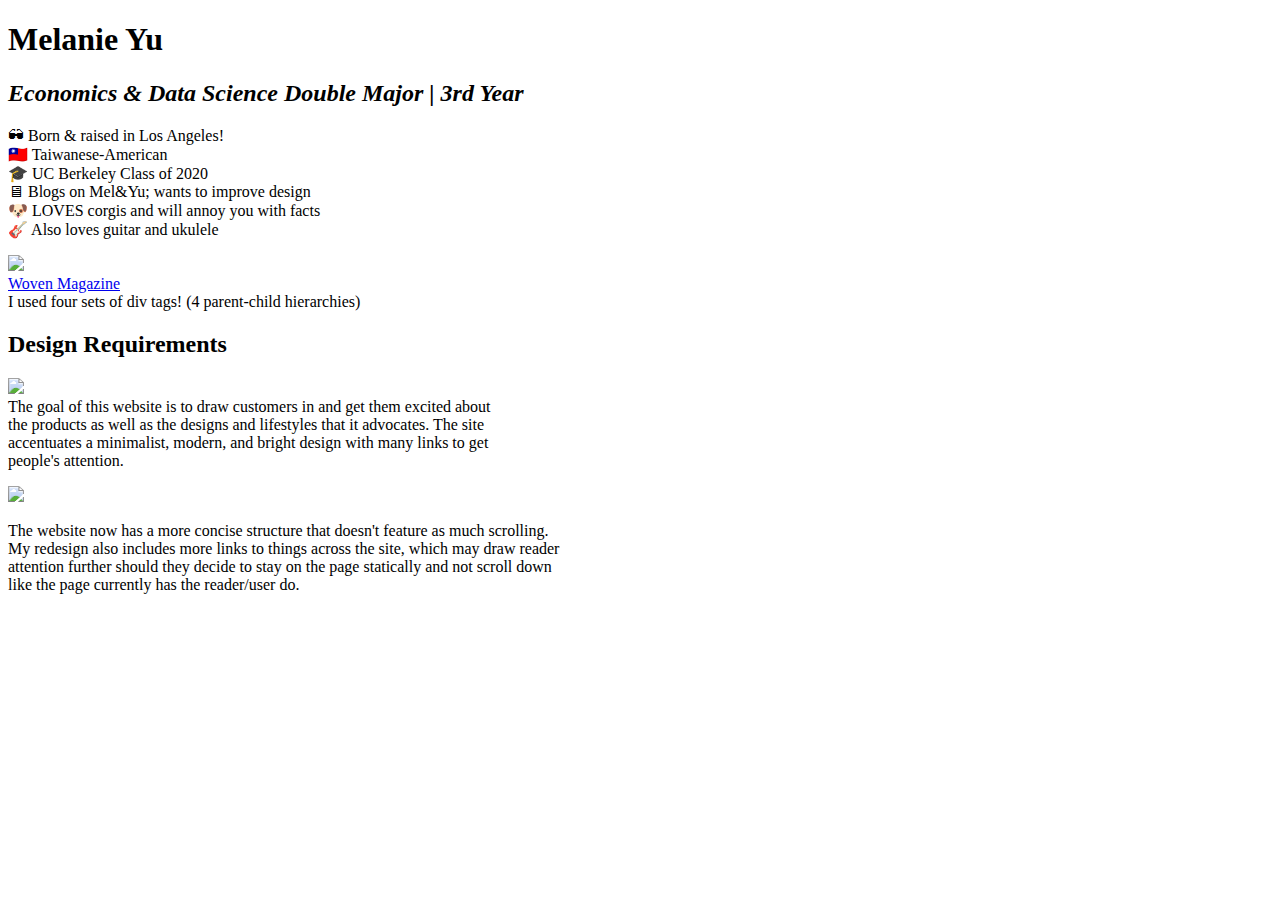
==== index.html @ 1de7b072 "Experiment with styling" ====
<!doctype html>
<html>
  <head>
    <meta charset="UTF-8">
    <link rel="stylesheet" type="text/css" href="assets/css/style.css">
  </head>

<div class="topnav">
  <h1>Melanie Yu</h1>
  <h2><i>Economics & Data Science Double Major | 3rd Year</i></h2>
</div>





  <p>
    🕶 Born & raised in Los Angeles!<br/>
    🇹🇼 Taiwanese-American<br/>
    🎓 UC Berkeley Class of 2020<br/>
    🖥 Blogs on Mel&Yu; wants to improve design<br/>
    🐶 LOVES corgis and will annoy you with facts<br/>
    🎸 Also loves guitar and ukulele
  </p>

  <img src="./assets/img/Melanie.jpg"/>

  <div>
    <A href="https://wovenmagazine.com/">Woven Magazine</A>
    <div>
      <div>
        <div>
          I used four sets of div tags! (4 parent-child hierarchies)
        </div>
      </div>
    </div>
  </div>

  <div>
    <h2><strong>Design Requirements</strong></h2>
  <p>
    <img src="./assets/img/wireframe1.png"/>
    <br/>The goal of this website is to draw customers in and get them excited about<br/>
    the products as well as the designs and lifestyles that it advocates. The site <br/>
    accentuates a minimalist, modern, and bright design with many links to get <br/>
    people's attention.
  </p>
  </div>

  <div>
    <img src="./assets/img/wireframe2.png"/>
    <p>
      The website now has a more concise structure that doesn't feature as much scrolling.<br/>
      My redesign also includes more links to things across the site, which may draw reader <br/>
      attention further should they decide to stay on the page statically and not scroll down <br/>
      like the page currently has the reader/user do.
    </p>
  </div>
</html>
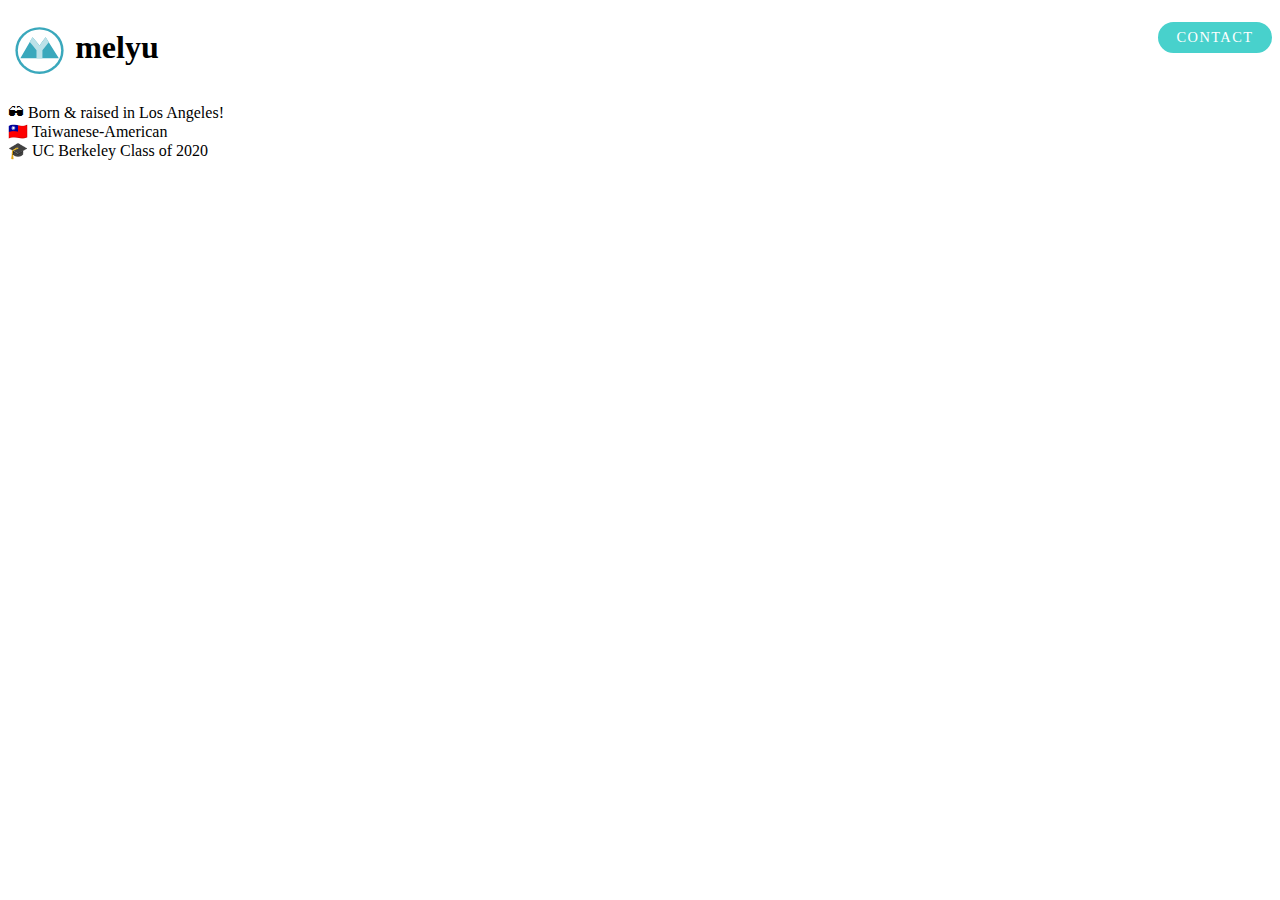
==== commit 190a94b8: "Worked on topnav" ====
--- a/index.html
+++ b/index.html
@@ -5,55 +5,22 @@
     <link rel="stylesheet" type="text/css" href="assets/css/style.css">
   </head>
 
+<!--top navigation bar-->
 <div class="topnav">
-  <h1>Melanie Yu</h1>
-  <h2><i>Economics & Data Science Double Major | 3rd Year</i></h2>
+  <div class="logo">
+    <img id="logo" src="./assets/img/MelYu_logo.svg"/>
+    <h1 class="name">melyu</h1>
+    <p id="contact-button">CONTACT</p>
+  </div>
+  <div class="menu">
+  </div>
 </div>
 
-
-
-
-
+<!--content-->
+<div>
   <p>
     🕶 Born & raised in Los Angeles!<br/>
     🇹🇼 Taiwanese-American<br/>
     🎓 UC Berkeley Class of 2020<br/>
-    🖥 Blogs on Mel&Yu; wants to improve design<br/>
-    🐶 LOVES corgis and will annoy you with facts<br/>
-    🎸 Also loves guitar and ukulele
   </p>
-
-  <img src="./assets/img/Melanie.jpg"/>
-
-  <div>
-    <A href="https://wovenmagazine.com/">Woven Magazine</A>
-    <div>
-      <div>
-        <div>
-          I used four sets of div tags! (4 parent-child hierarchies)
-        </div>
-      </div>
-    </div>
-  </div>
-
-  <div>
-    <h2><strong>Design Requirements</strong></h2>
-  <p>
-    <img src="./assets/img/wireframe1.png"/>
-    <br/>The goal of this website is to draw customers in and get them excited about<br/>
-    the products as well as the designs and lifestyles that it advocates. The site <br/>
-    accentuates a minimalist, modern, and bright design with many links to get <br/>
-    people's attention.
-  </p>
-  </div>
-
-  <div>
-    <img src="./assets/img/wireframe2.png"/>
-    <p>
-      The website now has a more concise structure that doesn't feature as much scrolling.<br/>
-      My redesign also includes more links to things across the site, which may draw reader <br/>
-      attention further should they decide to stay on the page statically and not scroll down <br/>
-      like the page currently has the reader/user do.
-    </p>
-  </div>
-</html>
+</div>
--- a/assets/css/style.css
+++ b/assets/css/style.css
@@ -0,0 +1,37 @@
+/* all elements */
+div {
+  font-family: ABeeZee;
+}
+
+/* top navigation bar */
+#logo {
+  height: 5%;
+  width: 5%;
+  vertical-align: middle;
+}
+.name {
+  display: inline-block;
+  vertical-align: -12%;
+}
+#contact-button {
+  display: inline-block;
+  text-align: center;
+  border: 2px solid;
+  border-color: mediumturquoise;
+  border-radius: 40px;
+  width: 100px;
+  cursor: pointer;
+  background-color: mediumturquoise;
+  color: white;
+  padding: 5px;
+  font-size: 90%;
+  letter-spacing: 0.1em;
+  float: right;
+  overflow: auto;
+}
+#contact-button:hover {
+  transition: 0.5s;
+  opacity: 0%;
+}
+
+/* Content */
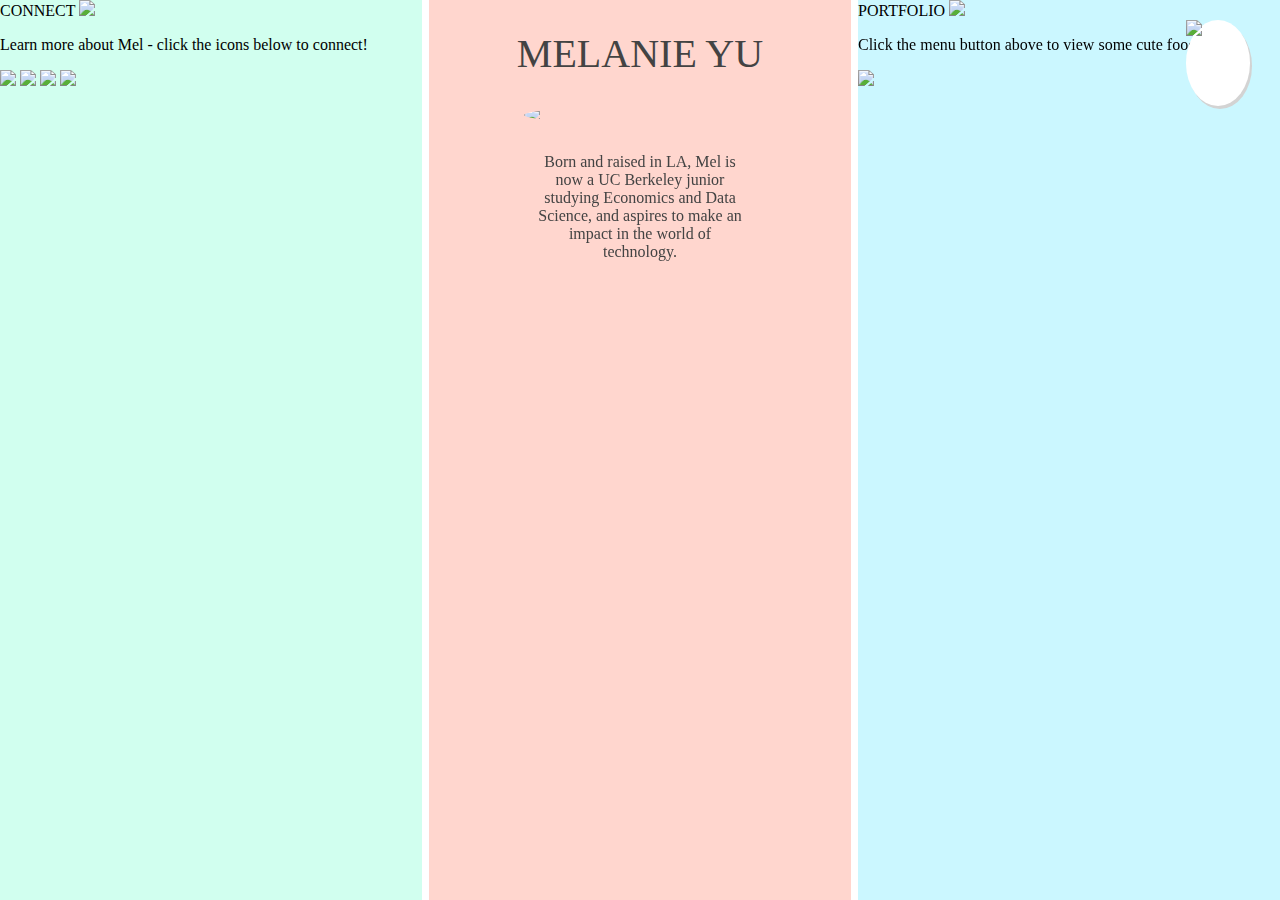
==== commit ee9d2f7a: "Changed theme" ====
--- a/index.html
+++ b/index.html
@@ -5,22 +5,36 @@
     <link rel="stylesheet" type="text/css" href="assets/css/style.css">
   </head>
 
-<!--top navigation bar-->
-<div class="topnav">
-  <div class="logo">
-    <img id="logo" src="./assets/img/MelYu_logo.svg"/>
-    <h1 class="name">melyu</h1>
-    <p id="contact-button">CONTACT</p>
+<div class="main-container">
+  <div class="connect-container">
+    CONNECT
+    <img class="textline" src="assets/img/text-line.svg"/>
+    <p>Learn more about Mel - click the icons below to connect!</p>
+    <img id="facebook" src="assets/img/facebook.png"/>
+    <img id="instagram" src="assets/img/instagram.png"/>
+    <img id="linkedin" src="assets/img/linkedin.png"/>
+    <img id="avocado" src="assets/img/Avocado.svg"/>
   </div>
-  <div class="menu">
+
+  <div class="mel-container">
+    <div id="melanieyu">MELANIE YU</div>
+    <img id="mel" src="assets/img/mel.jpg"/>
+    <div id="intro">
+      Born and raised in LA, Mel is </br>now a UC Berkeley junior </br>studying
+      Economics and Data </br>Science, and aspires to make an </br>impact in the
+      world of </br>technology.
+    </div>
+  </div>
+
+  <div class="portfolio-container">
+    <div id="menu">
+      <img src="assets/img/hamburger-menu.svg"/>
+    </div>
+    <div id="portfolio">
+      PORTFOLIO
+      <img class="textline" src="assets/img/text-line.svg"/>
+    </div>
+    <p>Click the menu button above to view some cute food icons!</p>
+    <img id="eggs" src="assets/img/SunnySideEggs.svg"/>
   </div>
 </div>
-
-<!--content-->
-<div>
-  <p>
-    🕶 Born & raised in Los Angeles!<br/>
-    🇹🇼 Taiwanese-American<br/>
-    🎓 UC Berkeley Class of 2020<br/>
-  </p>
-</div>
--- a/assets/css/style.css
+++ b/assets/css/style.css
@@ -1,37 +1,100 @@
 /* all elements */
-div {
-  font-family: ABeeZee;
+html, div {
+  font-family: Alef;
 }
 
-/* top navigation bar */
-#logo {
-  height: 5%;
-  width: 5%;
-  vertical-align: middle;
-}
-.name {
-  display: inline-block;
-  vertical-align: -12%;
-}
-#contact-button {
-  display: inline-block;
-  text-align: center;
-  border: 2px solid;
-  border-color: mediumturquoise;
-  border-radius: 40px;
-  width: 100px;
-  cursor: pointer;
-  background-color: mediumturquoise;
-  color: white;
-  padding: 5px;
-  font-size: 90%;
-  letter-spacing: 0.1em;
-  float: right;
-  overflow: auto;
-}
-#contact-button:hover {
-  transition: 0.5s;
-  opacity: 0%;
+/* containers */
+.main-container {
+  height: 100%;
+  width: 100%;
+  display: flex;
+  flex-direction: row;
+  justify-content: space-evenly;
 }
 
-/* Content */
+.connect-container {
+  background-color: #D1FFEF;
+  position:fixed;
+  width: 33%;
+  height: 100%;
+  top: 0px;
+  left: 0px;
+  z-index: 1000;
+}
+
+.mel-container {
+  background-color: #FFD6CE;
+  display: flex;
+  flex-direction: column;
+  text-align: center;
+  align-items: center;
+  position: fixed;
+  width: 33%;
+  height: 100%;
+  top: 0px;
+  z-index: 1000;
+  padding-top: 30px;
+}
+
+.portfolio-container {
+  background-color: #CBF7FF;
+  position: fixed;
+  width: 33%;
+  height: 100%;
+  top: 0px;
+  left: 858px;
+  z-index: 1000;
+  display: flex;
+  flex-direction: column;
+  justify-content: flex-start;
+}
+
+
+/* buttons */
+#menu {
+  height: 9.5%;
+  width: 5%;
+  background-color: white;
+  border-radius: 100%;
+  box-shadow: 2px 3px lightgray;
+  position: fixed;
+  top: 20px;
+  right: 30px;
+}
+
+#menu:hover {
+  height: 11.5%;
+  width: 6%;
+  cursor: pointer;
+  transition-duration: .2s;
+}
+
+
+
+/* images */
+#mel {
+  height: auto;
+  width: 55%;
+  border-radius: 100%;
+}
+
+
+
+/* text */
+#melanieyu {
+  font-size: 30pt;
+  color: #434343;
+  padding-bottom: 30px;
+}
+
+#melanieyu:hover {
+  color: white;
+}
+
+#intro {
+  padding-top: 30px;
+  color: #434343;
+}
+
+#portfolio {
+}
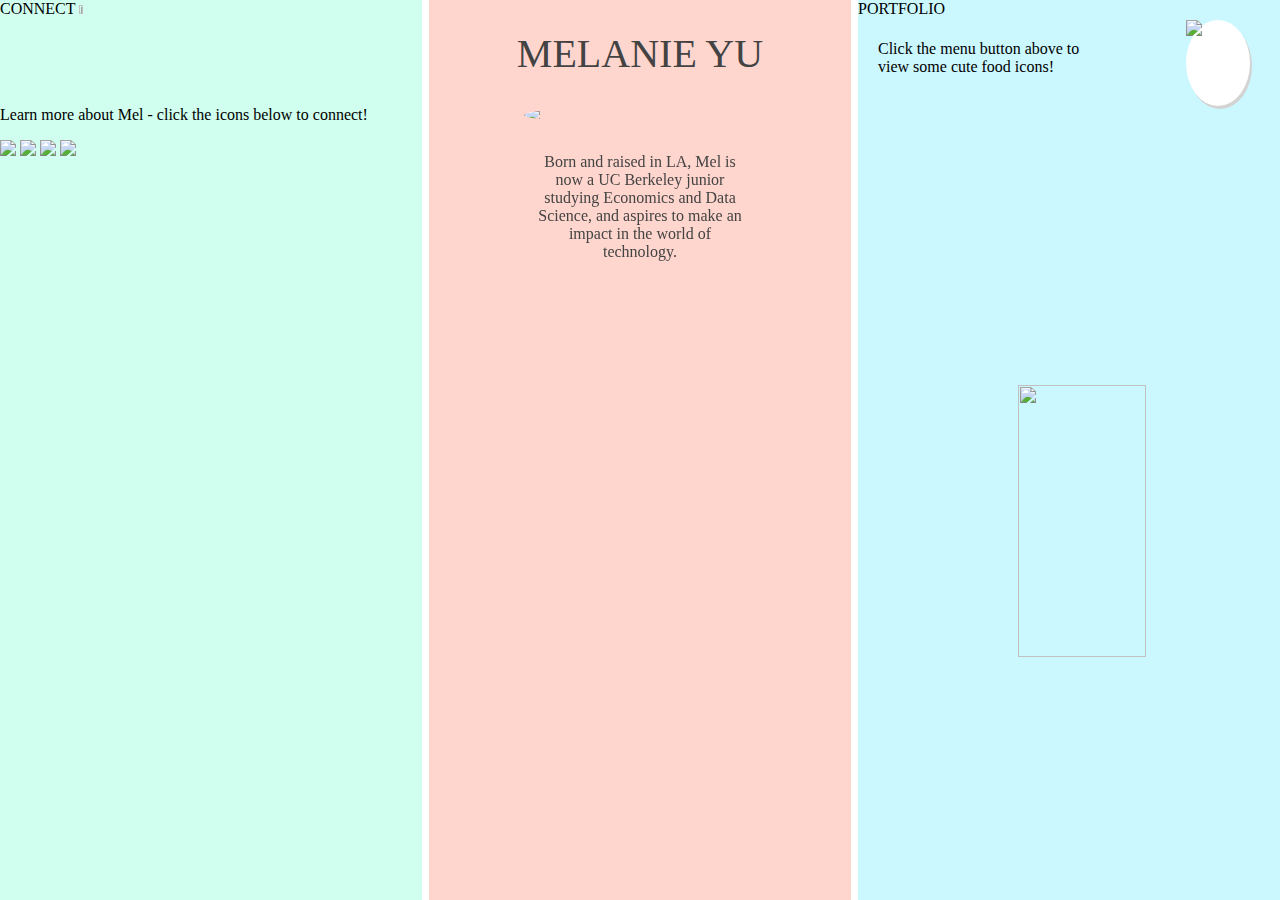
==== commit b3ad7300: "Added animations, link between pages" ====
--- a/index.html
+++ b/index.html
@@ -5,36 +5,37 @@
     <link rel="stylesheet" type="text/css" href="assets/css/style.css">
   </head>
 
-<div class="main-container">
-  <div class="connect-container">
-    CONNECT
-    <img class="textline" src="assets/img/text-line.svg"/>
-    <p>Learn more about Mel - click the icons below to connect!</p>
-    <img id="facebook" src="assets/img/facebook.png"/>
-    <img id="instagram" src="assets/img/instagram.png"/>
-    <img id="linkedin" src="assets/img/linkedin.png"/>
-    <img id="avocado" src="assets/img/Avocado.svg"/>
-  </div>
+  <div class="main-container">
+    <div class="connect-container">
+      CONNECT
+      <img class="textline" src="assets/img/text-line.svg"/>
+      <p>Learn more about Mel - click the icons below to connect!</p>
+      <img id="facebook" src="assets/img/facebook.png"/>
+      <img id="instagram" src="assets/img/instagram.png"/>
+      <img id="linkedin" src="assets/img/linkedin.png"/>
+      <img id="avocado" src="assets/img/Avocado.svg"/>
+    </div>
 
-  <div class="mel-container">
-    <div id="melanieyu">MELANIE YU</div>
-    <img id="mel" src="assets/img/mel.jpg"/>
-    <div id="intro">
-      Born and raised in LA, Mel is </br>now a UC Berkeley junior </br>studying
-      Economics and Data </br>Science, and aspires to make an </br>impact in the
-      world of </br>technology.
+    <div class="mel-container">
+      <div id="melanieyu">MELANIE YU</div>
+      <img id="mel" src="assets/img/mel.jpg"/>
+      <div id="intro">
+        Born and raised in LA, Mel is </br>now a UC Berkeley junior </br>studying
+        Economics and Data </br>Science, and aspires to make an </br>impact in the
+        world of </br>technology.
+      </div>
+    </div>
+
+    <div class="portfolio-container">
+      <a id="menu" href="menu.html">
+        <img src="assets/img/hamburger-menu.svg"/>
+      </a>
+      <div id="portfolio">
+        PORTFOLIO
+        <img class="textline" src="assets/img/text-line.svg"/>
+      </div>
+      <p id="portfolio-text">Click the menu button above to </br>view some cute food icons!</p>
+      <img id="eggs" src="assets/img/SunnySideEggs.svg"/>
     </div>
   </div>
-
-  <div class="portfolio-container">
-    <div id="menu">
-      <img src="assets/img/hamburger-menu.svg"/>
-    </div>
-    <div id="portfolio">
-      PORTFOLIO
-      <img class="textline" src="assets/img/text-line.svg"/>
-    </div>
-    <p>Click the menu button above to view some cute food icons!</p>
-    <img id="eggs" src="assets/img/SunnySideEggs.svg"/>
-  </div>
-</div>
+</html>
--- a/assets/css/style.css
+++ b/assets/css/style.css
@@ -78,7 +78,26 @@
   border-radius: 100%;
 }
 
+.textline {
+  height: 10%;
+  width: 10%;
+}
 
+#eggs {
+  height: 55%;
+  width: 55%;
+  position: absolute;
+  right: 30px;
+  bottom: 20px;
+}
+
+#eggs:hover {
+  -webkit-animation: spin 1s infinite linear;
+  -moz-animation: spin 1s infinite linear;
+  -ms-animation: spin 1s infinite linear;
+  -o-transition: rotate(3600deg);
+  cursor: progress;
+}
 
 /* text */
 #melanieyu {
@@ -96,5 +115,21 @@
   color: #434343;
 }
 
-#portfolio {
+#portfolio-text {
+  padding-left: 20px;
 }
+
+
+/* animations */
+@-moz-keyframes spin {
+    from { -moz-transform: rotate(0deg); }
+    to { -moz-transform: rotate(360deg); }
+}
+@-webkit-keyframes spin {
+    from { -webkit-transform: rotate(0deg); }
+    to { -webkit-transform: rotate(360deg); }
+}
+@keyframes spin {
+    from {transform:rotate(0deg);}
+    to {transform:rotate(360deg);}
+}
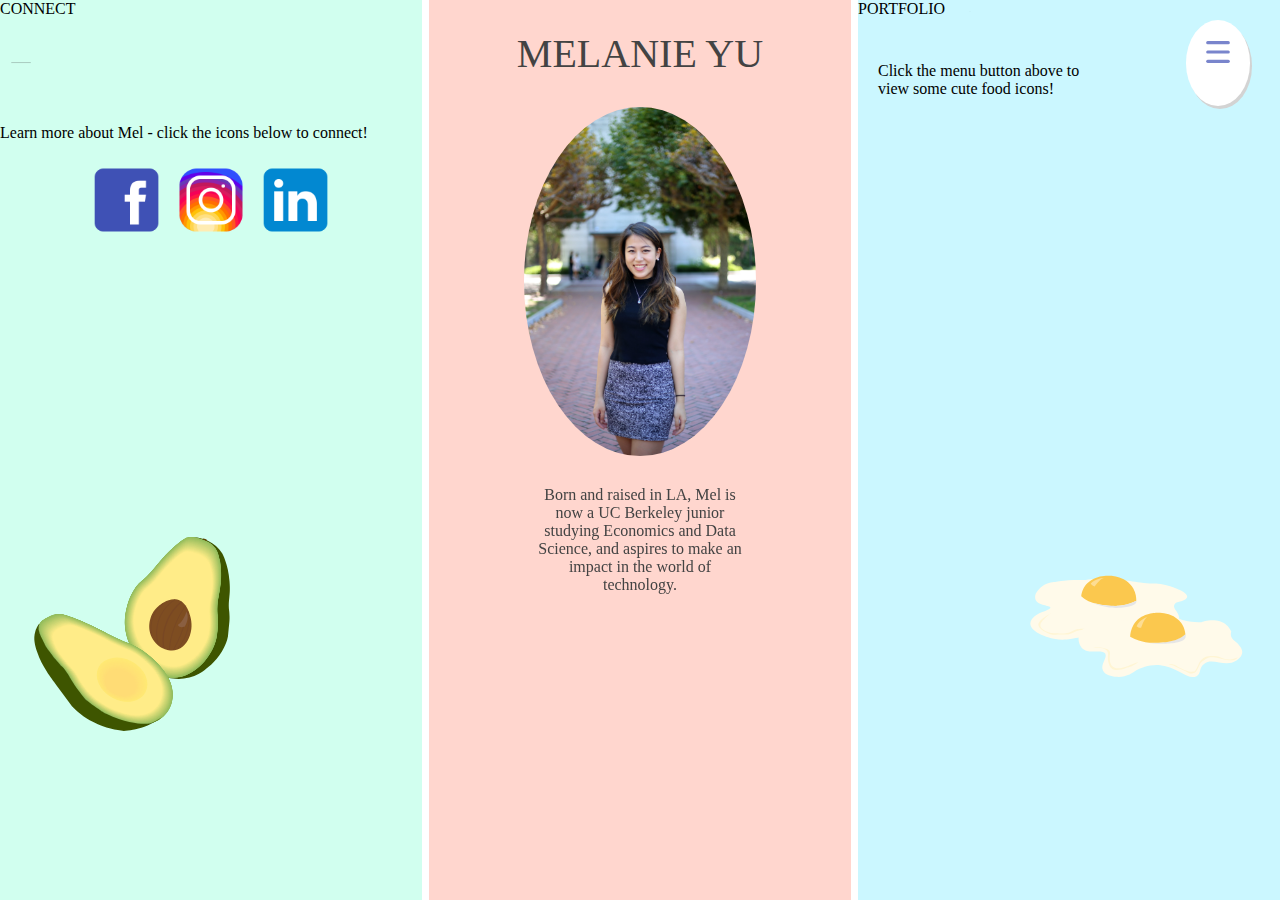
==== commit 334d2d9c: "Added XD mockup design, changed styling" ====
--- a/index.html
+++ b/index.html
@@ -10,10 +10,12 @@
       CONNECT
       <img class="textline" src="assets/img/text-line.svg"/>
       <p>Learn more about Mel - click the icons below to connect!</p>
-      <img id="facebook" src="assets/img/facebook.png"/>
-      <img id="instagram" src="assets/img/instagram.png"/>
-      <img id="linkedin" src="assets/img/linkedin.png"/>
-      <img id="avocado" src="assets/img/Avocado.svg"/>
+      <div class="connections">
+        <img id="facebook" src="assets/img/facebook.png"/>
+        <img id="instagram" src="assets/img/instagram.png"/>
+        <img id="linkedin" src="assets/img/linkedin.png"/>
+        <img id="avocado" src="assets/img/Avocado.svg"/>
+      </div>
     </div>
 
     <div class="mel-container">
--- a/assets/css/style.css
+++ b/assets/css/style.css
@@ -14,12 +14,21 @@
 
 .connect-container {
   background-color: #D1FFEF;
-  position:fixed;
+  position: fixed;
   width: 33%;
   height: 100%;
   top: 0px;
   left: 0px;
   z-index: 1000;
+  display: flex;
+  flex-direction: column;
+}
+
+.connections {
+  display: flex;
+  flex-direction: row;
+  align-items: center;
+  justify-content: center;
 }
 
 .mel-container {
@@ -78,6 +87,14 @@
   border-radius: 100%;
 }
 
+#mel:hover {
+  box-shadow: 2px 2px #F8A393,
+              3px 3px #F8A393,
+              4px 4px #F8A393;
+  -webkit-transform: translateY(-3px);
+  transform: translateY(-3px);
+}
+
 .textline {
   height: 10%;
   width: 10%;
@@ -98,6 +115,28 @@
   -o-transition: rotate(3600deg);
   cursor: progress;
 }
+
+#facebook, #instagram, #linkedin {
+  height: auto;
+  width: 20%;
+  cursor: pointer;
+}
+
+#avocado {
+  height: 55%;
+  width: 55%;
+  position: absolute;
+  left: 20px;
+  bottom: 20px;
+}
+
+#avocado:hover {
+  -webkit-animation: bounce 0.5s alternate infinite;
+  -moz-animation: bounce 0.5s alternate infinite;
+  -ms-animation: bounce 0.5s alternate infinite;
+  cursor: progress;
+}
+
 
 /* text */
 #melanieyu {
@@ -122,14 +161,27 @@
 
 /* animations */
 @-moz-keyframes spin {
-    from { -moz-transform: rotate(0deg); }
-    to { -moz-transform: rotate(360deg); }
+  from { -moz-transform: rotate(0deg); }
+  to { -moz-transform: rotate(360deg); }
 }
 @-webkit-keyframes spin {
-    from { -webkit-transform: rotate(0deg); }
-    to { -webkit-transform: rotate(360deg); }
+  from { -webkit-transform: rotate(0deg); }
+  to { -webkit-transform: rotate(360deg); }
 }
 @keyframes spin {
-    from {transform:rotate(0deg);}
-    to {transform:rotate(360deg);}
+  from {transform:rotate(0deg);}
+  to {transform:rotate(360deg);}
 }
+
+@-moz-keyframes bounce {
+  from { -moz-transform: translate3d(0, 0, 0);     }
+  to   { -moz-transform: translate3d(0, 100px, 0); }
+}
+@-webkit-keyframes bounce {
+  from { -webkit-transform: translate3d(0, 0, 0);     }
+  to   { -webkit-transform: translate3d(0, 100px, 0); }
+}
+@keyframes bounce {
+  from { transform: translate3d(0, 0, 0);     }
+  to   { transform: translate3d(0, 100px, 0); }
+}
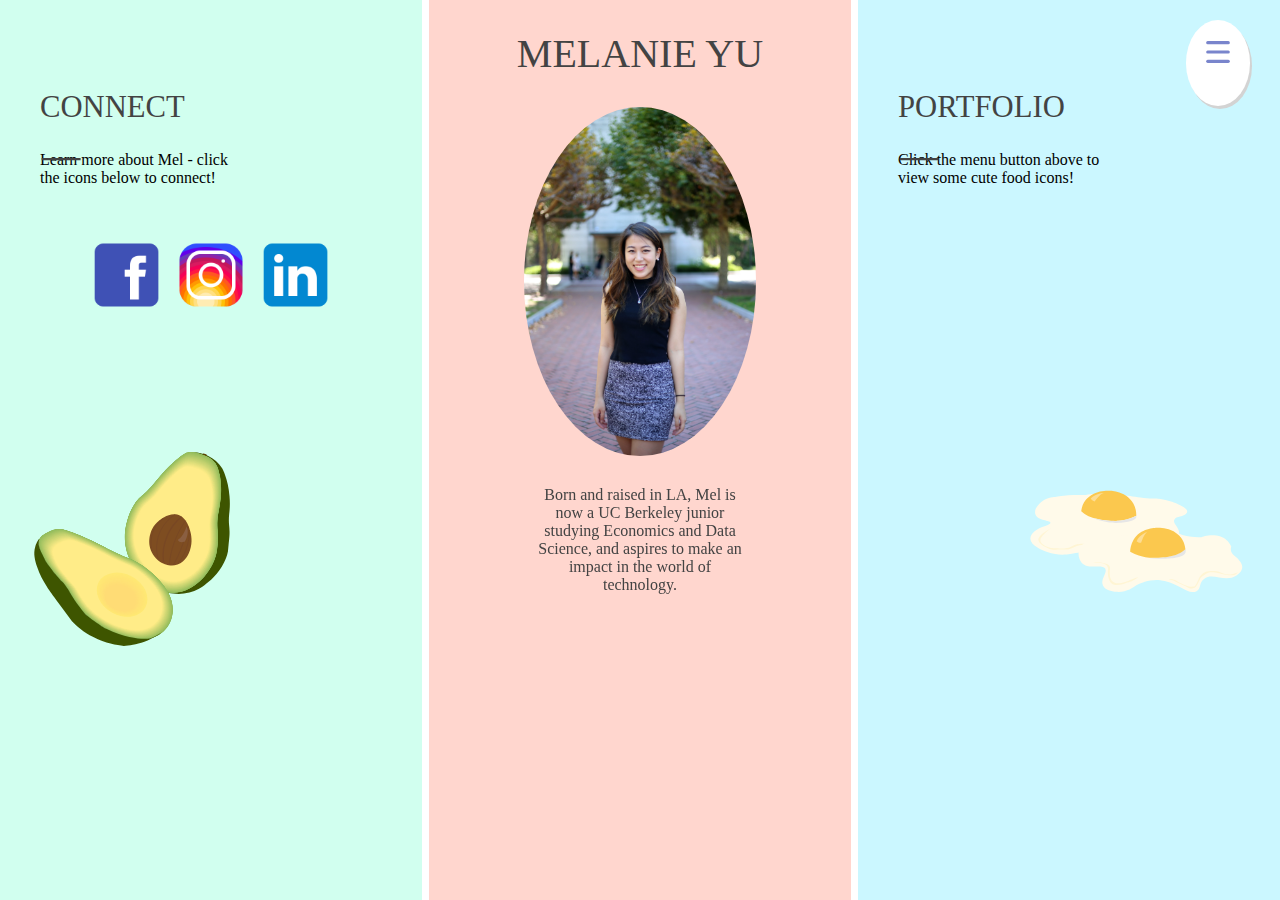
==== commit 1b167fb0: "Added formatting to front page" ====
--- a/index.html
+++ b/index.html
@@ -7,9 +7,11 @@
 
   <div class="main-container">
     <div class="connect-container">
-      CONNECT
-      <img class="textline" src="assets/img/text-line.svg"/>
-      <p>Learn more about Mel - click the icons below to connect!</p>
+      <div id="connect">
+        CONNECT
+        <img id="textline-1" src="assets/img/text-line.svg"/>
+      </div>
+      <p id="connect-text">Learn more about Mel - click </br>the icons below to connect!</p>
       <div class="connections">
         <img id="facebook" src="assets/img/facebook.png"/>
         <img id="instagram" src="assets/img/instagram.png"/>
@@ -34,7 +36,7 @@
       </a>
       <div id="portfolio">
         PORTFOLIO
-        <img class="textline" src="assets/img/text-line.svg"/>
+        <img id="textline-2" src="assets/img/text-line.svg"/>
       </div>
       <p id="portfolio-text">Click the menu button above to </br>view some cute food icons!</p>
       <img id="eggs" src="assets/img/SunnySideEggs.svg"/>
--- a/assets/css/style.css
+++ b/assets/css/style.css
@@ -95,17 +95,12 @@
   transform: translateY(-3px);
 }
 
-.textline {
-  height: 10%;
-  width: 10%;
-}
-
 #eggs {
   height: 55%;
   width: 55%;
   position: absolute;
+  top: 300px;
   right: 30px;
-  bottom: 20px;
 }
 
 #eggs:hover {
@@ -120,14 +115,15 @@
   height: auto;
   width: 20%;
   cursor: pointer;
+  padding-top: 30px;
 }
 
 #avocado {
   height: 55%;
   width: 55%;
   position: absolute;
+  top: 300px;
   left: 20px;
-  bottom: 20px;
 }
 
 #avocado:hover {
@@ -137,8 +133,35 @@
   cursor: progress;
 }
 
+#textline-1 {
+  height: 20%;
+  width: 20%;
+  position: absolute;
+  left: 19px;
+  top: 70px;
+}
+
+#textline-2 {
+  height: 20%;
+  width: 20%;
+  position: absolute;
+  left: 19px;
+  top: 70px;
+}
 
 /* text */
+#connect {
+  font-size: 23pt;
+  color: #434343;
+  padding-top: 90px;
+  padding-left: 40px;
+}
+
+#connect-text {
+  padding-top: 10px;
+  padding-left: 40px;
+}
+
 #melanieyu {
   font-size: 30pt;
   color: #434343;
@@ -155,9 +178,16 @@
 }
 
 #portfolio-text {
-  padding-left: 20px;
-}
-
+  padding-top: 10px;
+  padding-left: 40px;
+}
+
+#portfolio {
+  font-size: 23pt;
+  color: #434343;
+  padding-top: 90px;
+  padding-left: 40px;
+}
 
 /* animations */
 @-moz-keyframes spin {
@@ -175,13 +205,13 @@
 
 @-moz-keyframes bounce {
   from { -moz-transform: translate3d(0, 0, 0);     }
-  to   { -moz-transform: translate3d(0, 100px, 0); }
+  to   { -moz-transform: translate3d(0, 50px, 0); }
 }
 @-webkit-keyframes bounce {
   from { -webkit-transform: translate3d(0, 0, 0);     }
-  to   { -webkit-transform: translate3d(0, 100px, 0); }
+  to   { -webkit-transform: translate3d(0, 50px, 0); }
 }
 @keyframes bounce {
   from { transform: translate3d(0, 0, 0);     }
-  to   { transform: translate3d(0, 100px, 0); }
-}
+  to   { transform: translate3d(0, 50px, 0); }
+}
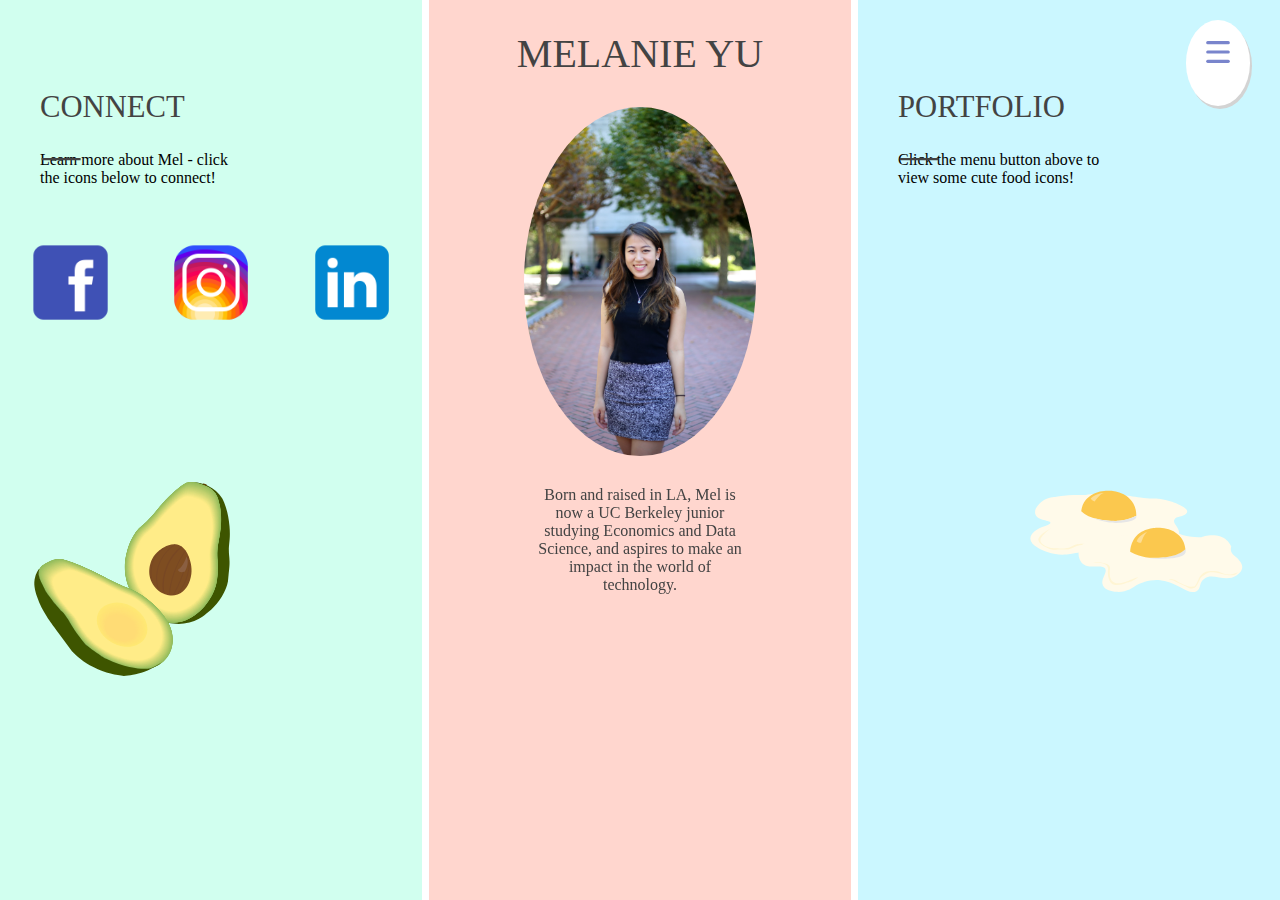
==== commit 0a309905: "Almost finalized" ====
--- a/index.html
+++ b/index.html
@@ -13,9 +13,9 @@
       </div>
       <p id="connect-text">Learn more about Mel - click </br>the icons below to connect!</p>
       <div class="connections">
-        <img id="facebook" src="assets/img/facebook.png"/>
-        <img id="instagram" src="assets/img/instagram.png"/>
-        <img id="linkedin" src="assets/img/linkedin.png"/>
+        <a class="link" href="https://www.facebook.com/melancholyflame"><img id="facebook" src="assets/img/facebook.png"/></a>
+        <a class="link" href="https://www.instagram.com/melflame/"><img id="instagram" src="assets/img/instagram.png"/></a>
+        <a class="link" href="https://www.linkedin.com/in/yumelanie"><img id="linkedin" src="assets/img/linkedin.png"/></a>
         <img id="avocado" src="assets/img/Avocado.svg"/>
       </div>
     </div>
--- a/assets/css/style.css
+++ b/assets/css/style.css
@@ -78,8 +78,6 @@
   transition-duration: .2s;
 }
 
-
-
 /* images */
 #mel {
   height: auto;
@@ -91,7 +89,6 @@
   box-shadow: 2px 2px #F8A393,
               3px 3px #F8A393,
               4px 4px #F8A393;
-  -webkit-transform: translateY(-3px);
   transform: translateY(-3px);
 }
 
@@ -104,32 +101,43 @@
 }
 
 #eggs:hover {
-  -webkit-animation: spin 1s infinite linear;
-  -moz-animation: spin 1s infinite linear;
-  -ms-animation: spin 1s infinite linear;
-  -o-transition: rotate(3600deg);
+  animation: spin 1s infinite linear;
   cursor: progress;
 }
 
 #facebook, #instagram, #linkedin {
   height: auto;
-  width: 20%;
+  width: 70%;
   cursor: pointer;
   padding-top: 30px;
+}
+
+#facebook:hover, #instagram:hover, #linkedin:hover {
+  height: auto;
+  width: 70%;
+  cursor: pointer;
+  padding-top: 30px;
+}
+
+.link {
+  height: 70%;
+  width: auto;
+  display: flex;
+  flex-direction: row;
+  align-items: center;
+  justify-content: center;
 }
 
 #avocado {
   height: 55%;
   width: 55%;
   position: absolute;
-  top: 300px;
+  top: 330px;
   left: 20px;
 }
 
 #avocado:hover {
-  -webkit-animation: bounce 0.5s alternate infinite;
-  -moz-animation: bounce 0.5s alternate infinite;
-  -ms-animation: bounce 0.5s alternate infinite;
+  animation: bounce 0.5s alternate infinite;
   cursor: progress;
 }
 
@@ -190,28 +198,12 @@
 }
 
 /* animations */
-@-moz-keyframes spin {
-  from { -moz-transform: rotate(0deg); }
-  to { -moz-transform: rotate(360deg); }
-}
-@-webkit-keyframes spin {
-  from { -webkit-transform: rotate(0deg); }
-  to { -webkit-transform: rotate(360deg); }
-}
 @keyframes spin {
-  from {transform:rotate(0deg);}
-  to {transform:rotate(360deg);}
-}
-
-@-moz-keyframes bounce {
-  from { -moz-transform: translate3d(0, 0, 0);     }
-  to   { -moz-transform: translate3d(0, 50px, 0); }
-}
-@-webkit-keyframes bounce {
-  from { -webkit-transform: translate3d(0, 0, 0);     }
-  to   { -webkit-transform: translate3d(0, 50px, 0); }
-}
+  from { transform:rotate(0deg);}
+  to { transform:rotate(360deg);}
+}
+
 @keyframes bounce {
-  from { transform: translate3d(0, 0, 0);     }
-  to   { transform: translate3d(0, 50px, 0); }
-}
+  from { transform: translate3d(0, 0, 0);}
+  to   { transform: translate3d(0, 50px, 0);}
+}
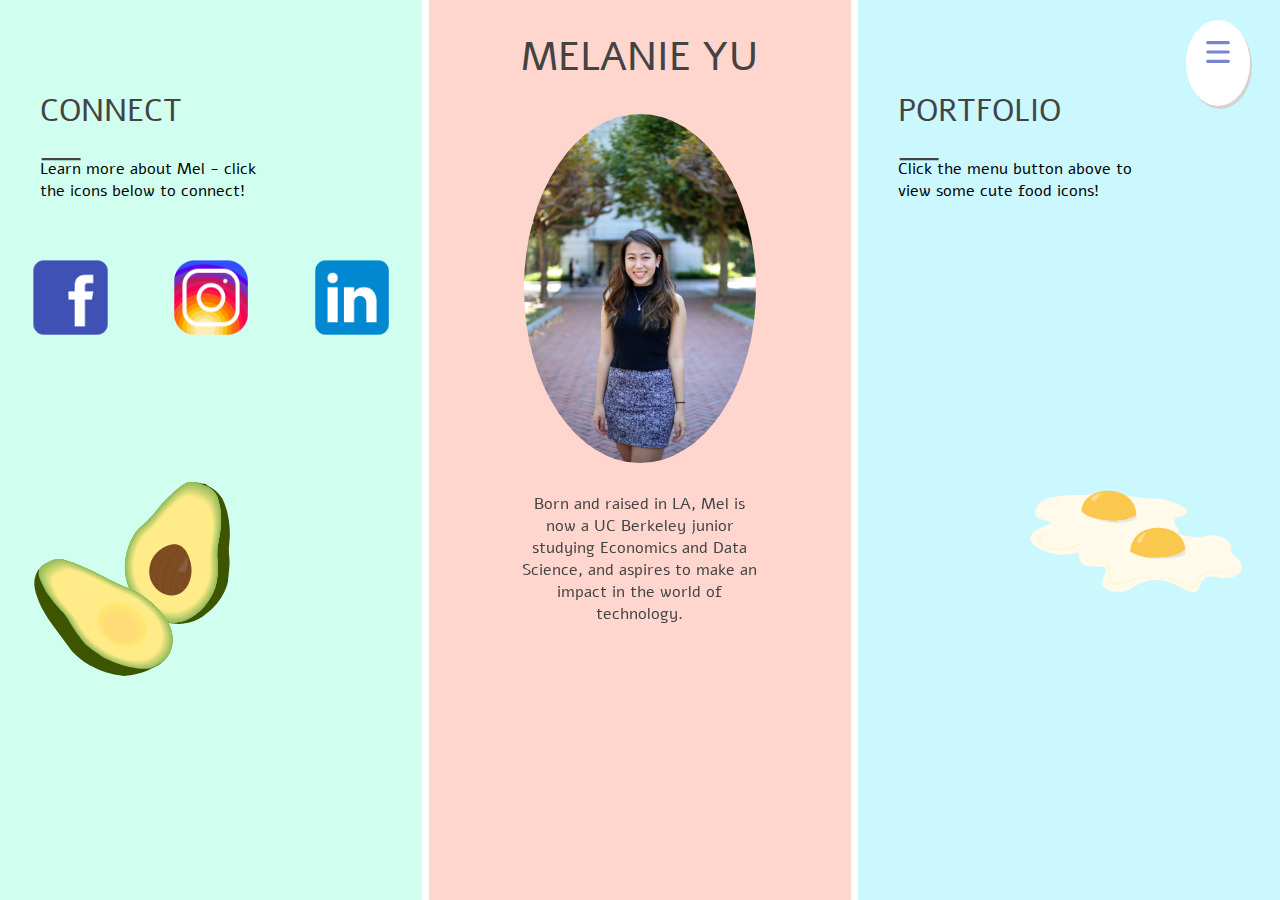
==== commit 8489749e: "Added fonts" ====
--- a/index.html
+++ b/index.html
@@ -3,6 +3,7 @@
   <head>
     <meta charset="UTF-8">
     <link rel="stylesheet" type="text/css" href="assets/css/style.css">
+    <link href="https://fonts.googleapis.com/css?family=Alef" rel="stylesheet">
   </head>
 
   <div class="main-container">
--- a/assets/css/style.css
+++ b/assets/css/style.css
@@ -1,6 +1,6 @@
 /* all elements */
 html, div {
-  font-family: Alef;
+  font-family: 'Alef', sans-serif;
 }
 
 /* containers */
@@ -100,7 +100,7 @@
   right: 30px;
 }
 
-#eggs:hover {
+#eggs {
   animation: spin 1s infinite linear;
   cursor: progress;
 }
@@ -136,7 +136,7 @@
   left: 20px;
 }
 
-#avocado:hover {
+#avocado {
   animation: bounce 0.5s alternate infinite;
   cursor: progress;
 }
